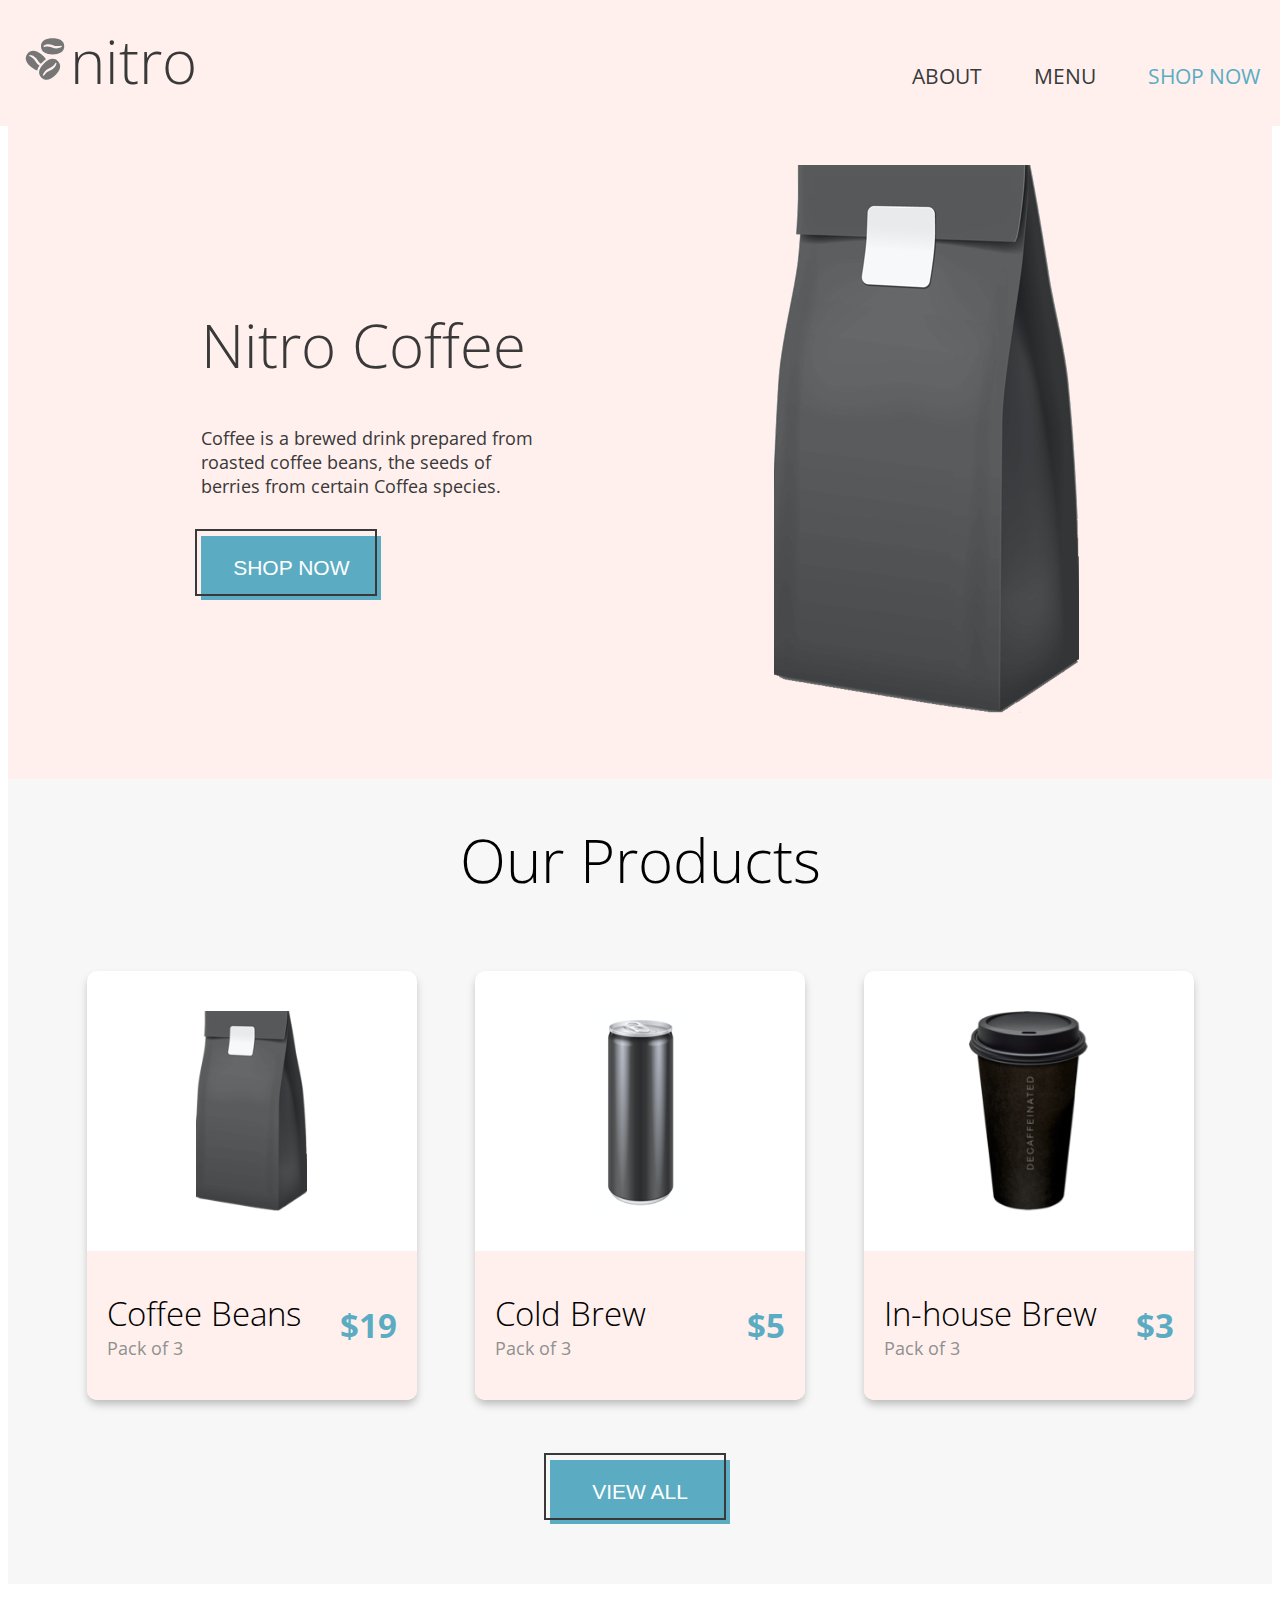
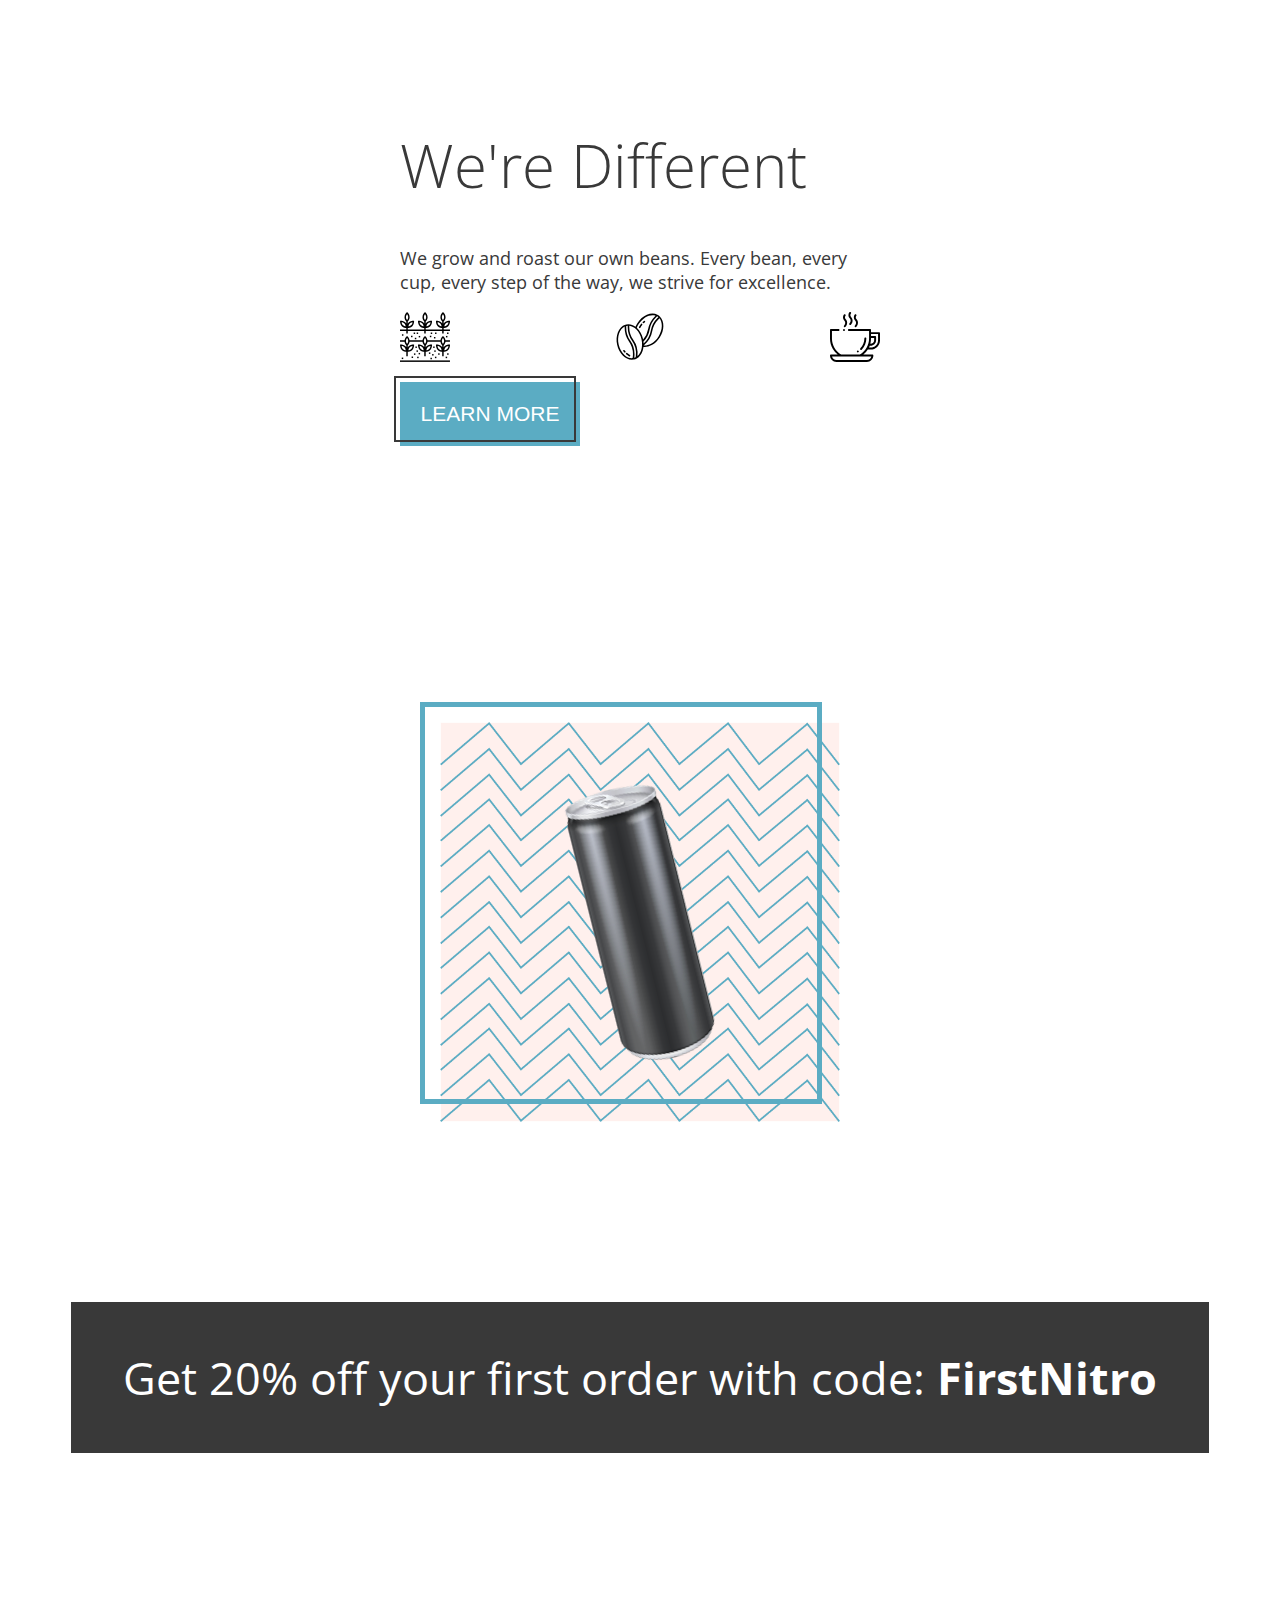
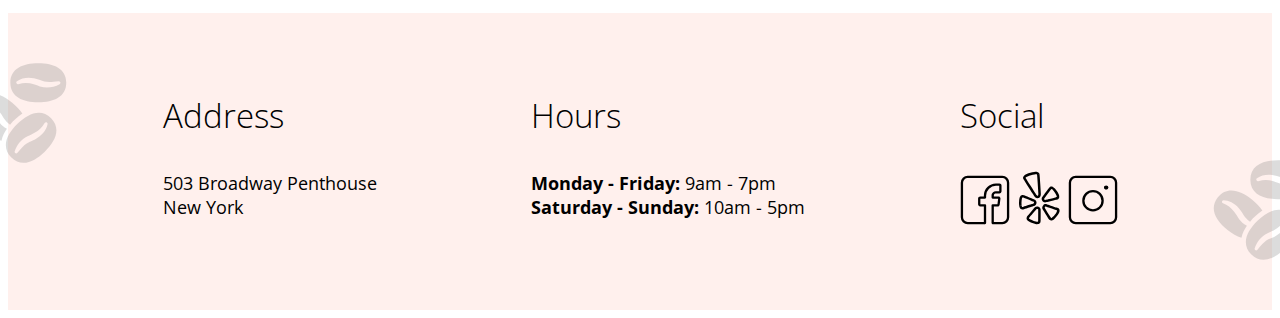
==== index.html @ 7914626b "First commit" ====
<!DOCTYPE html>
<html lang="en">
<head>
    <meta charset="UTF-8">
    <meta name="viewport" content="width=device-width, initial-scale=1.0">
    <link href="https://fonts.googleapis.com/css2?family=Open+Sans:ital,wght@0,300;0,400;0,600;0,700;1,400&display=swap" rel="stylesheet">
    <link rel="stylesheet" href="./scss/global.css">
    <link rel="stylesheet" href="./scss/landing.css">
    <title>Coffee Shop - Home</title>
</head>
<body>

<!-- Nav-Bar and Header-->
<nav class="nav">
    <div class="nav__logo-wrap">
        <a href="./index.html" class="nav__logo-link">
            <img src="./assets/logos/coffee-beans-logo-and-footer.svg" alt="coffee bean logo" class="nav__logo-img">
        </a>
        <h2 class="nav__title"><a href="./index.html" class="nav__title-link">nitro</a></h2>
    </div>
    <ul class="nav__menu">
        <li class="nav__menu-item"><a href="./index.html" class="nav__menu-link">About</a></li>
        <li class="nav__menu-item"><a href="./pages/menu.html" class="nav__menu-link">Menu</a></li>
        <li class="nav__menu-item"><a href="./pages/menu.html" class="nav__menu-link nav--active">Shop Now</a></li>
    </ul>
</nav>

<header class="header">
    <!-- Landing Section -->
     <section class="landing-container">
        <div class="landing">
            <div class="landing__content">
                <div>    
                    <h1 class="landing__title">Nitro Coffee</h1>
                    <p class="landing__description">Coffee is a brewed drink prepared from roasted coffee beans, the seeds of berries from certain Coffea species.</p>
                </div>
                    <div>
                        <button><a href="./pages/menu.html" class="landing__cta">Shop Now</a></button>
                    </div>
                </div>
                <div class="landing__image-wrapper">
                    <img src="./assets/images/coffeebeans-hero.png" alt="coffee bag" class="landing__image">
                </div>
            </div>
        </div>
    </section> 
</header>

<!-- Our Products Section -->
<main class="main">
    <section class="products">
        <h2 class="products__title">Our Products</h2>
       <div class="products__grid">
    <!-- Coffee Beans Card -->
    <div class="product-card">
        <div class="product-card__image-container">
            <img src="./assets/images/coffeebeans.png" alt="coffee beans" class="product-card__image">
        </div>
        <!-- <div class="product-card__info"> -->
            <div class="product-card__details">
                <div class="product-card__name-count">
                    <h3 class="product-card__name">Coffee Beans</h3>
                    <p class="product-card__count">Pack of 3</p>
                </div>
                <p class="product-card__price">$19</p>
            </div>
        <!-- </div> -->
    </div>
    <!-- Cold Brew Card -->
    <div class="product-card">
        <div class="product-card__image-container">
            <img src="./assets/images/coldbrew.png" alt="cold brew" class="product-card__image">
        </div>
        <!-- <div class="product-card__info"> -->
            <div class="product-card__details">
                <div class="product-card__name-count">
                    <h3 class="product-card__name">Cold Brew</h3>
                    <p class="product-card__count">Pack of 3</p>
                </div>
                <p class="product-card__price">$5</p>
            </div>
        <!-- </div> -->
    </div>
    <!-- In-house Brew Card -->
    <div class="product-card">
        <div class="product-card__image-container">
            <img src="./assets/images/inhousebrew.png" alt="in-house brew" class="product-card__image">
        </div>
        <!-- <div class="product-card__info"> -->
            <div class="product-card__details">
                <div class="product-card__name-count">
                    <h3 class="product-card__name">In-house Brew</h3>
                    <p class="product-card__count">Pack of 3</p>
                </div>
                <p class="product-card__price">$3</p>
            </div>
        <!-- </div> -->
    </div>
</div>
        <div class="products__cta">
            <button><a href="./pages/menu.html">View All</a></button>
        </div>
    </section>

    <!-- We're Different -->
    <div class="story">
        <div class="story__content">
            <div>    
                <h1 class="story__title">We're Different</h1>
                <p class="story__description">We grow and roast our own beans. Every bean, every cup, every step of the way, we strive for excellence.</p>
            </div>
            <div class="story__image">
                <img class="story__image--mini" src="./assets/images/planting.svg" alt="planting">
                <img class="story__image--mini" src="./assets/images/coffee-beans.svg" alt="coffee-beans">
                <img class="story__image--mini" src="./assets/images/coffee-cup.svg" alt="coffee-cup">
            </div>
            <div>
                <button><a href="./index.html" class="story__cta">Learn More</a></button>
            </div>
        </div>
        <div class="story__image-wrapper">
            <img src="./assets/images/tiltedcan.png" alt="coffee bag" class="story__image">
        </div>
    </div>

    <!-- Discount Section -->
        <section class="discount">
            <div>
                <p class="discount__text">Get 20% off your first order with code: <b class="discount__code">FirstNitro</b></p>
            </div>
        </section>
</main>

<!-- Footer Section -->
<footer class="footer">
    <section class="footer__content">
        <div class="footer__section footer__section--address">
            <h3 class="footer__title">Address</h3>
            <p class="footer__text">503 Broadway Penthouse</p>
            <p class="footer__text">New York</p>
        </div>
        <div class="footer__section footer__section--hours">
            <h3 class="footer__title">Hours</h3>
            <p class="footer__text"><b>Monday - Friday:</b> 9am - 7pm</p>
            <p class="footer__text"><b>Saturday - Sunday:</b> 10am - 5pm</p>
        </div>
        <div class="footer__section footer__section--social">
            <h3 class="footer__title">Social</h3>
            <a href="https://www.facebook.com" class="footer__social-link">
                <img src="./assets/logos/Facebook-Icon.svg" alt="Facebook" class="footer__social-icon">
            </a>
            <a href="https://www.yelp.com" class="footer__social-link">
                <img src="./assets/logos/Yelp-Icon.svg" alt="Yelp" class="footer__social-icon">
            </a>
            <a href="https://www.instagram.com" class="footer__social-link">
                <img src="./assets/logos/Instagram-Icon.svg" alt="Instagram" class="footer__social-icon">
            </a>
        </div>
        <!-- Image overlay -->
        <img src="./assets/logos/coffee-beans-logo-and-footer.svg" alt="coffee bean logo" class="footer__logo-img1">
        <img src="./assets/logos/coffee-beans-logo-and-footer.svg" alt="coffee bean logo" class="footer__logo-img2">
    </section>
</footer>



</body>
</html>
---- scss/landing.css ----
/* Global Variables */
:root {
  /* Colors */
  --nitro-blue: #5BACC3;
  --nitro-pink: #FFF0ED;
  --graphite: #393939;
  --light-gray: #F7F7F7;
  --gray: #909090;
  --white: #FFF;
  /* Typography */
  /* Heading 1 and Heading 2 */
  --heading-large-size: 3.75rem;
  --heading-large-weight: 300; /* Light */
  /* Heading 3, Nav Heading, Footer Heading */
  --heading-medium-size: 2.0625rem;
  --heading-medium-weight: 300; /* Light */
  /* Nav Link, Button */
  --nav-button-size: 1.3125rem;
  --nav-button-weight: 400; /* Regular */
  /* Paragraph Text - Regular */
  --paragraph-size: 1.125rem;
  --paragraph-weight: 400; /* Regular */
  /* Discount Text */
  --discount-size: 2.8125rem;
  --discount-weight-regular: 400; /* Regular */
  --discount-weight-bold: 700; /* Bold */
}

* {
  box-sizing: border-box; /* Optionally, apply this globally for all elements */
}

/* TEXT STYLES */
body {
  font-family: "Open Sans", sans-serif;
  font-weight: 400;
  padding-top: 6rem; /* Adjust the top padding to prevent content from being hidden behind the nav */
}

/* Heading 1. Heading 2, and Nav Heading, */
h1, h2, .nav__title {
  font-size: var(--heading-large-size);
  font-weight: var(--heading-large-weight);
}

/* Heading 3, and Footer Heading */
h3, .footer__title, .product-card__price {
  font-size: var(--heading-medium-size);
  font-weight: var(--heading-medium-weight);
}

/* Nav Link and Button */
.nav__menu-link, button, .submenu__item {
  font-size: var(--nav-button-size);
  font-weight: var(--nav-button-weight);
  text-transform: uppercase;
}

/* Paragraph Text - Regular */
p {
  font-size: var(--paragraph-size);
  font-weight: var(--paragraph-weight);
}

/* Paragraph Text - Regular Italic */
p.italic, .menu-item__description {
  font-size: var(--paragraph-size);
  font-weight: var(--paragraph-weight);
  font-style: italic;
}

/* Link Styles */
a {
  text-decoration: none;
  color: inherit;
}

a:hover, a:focus {
  text-decoration: underline;
}

/* List Styles */
ul {
  list-style: none;
  padding: 0;
}

/* Header & Nav Bar */
.nav {
  display: flex;
  justify-content: space-between;
  align-items: baseline;
  background-color: var(--nitro-pink);
  padding: 1.25rem;
  position: fixed;
  top: 0;
  left: 0;
  width: 100%;
  z-index: 1000;
  box-sizing: border-box; /* Ensures padding is included in the total width */
}

.nav--active {
  color: var(--nitro-blue);
}

.nav__logo-wrap {
  display: flex;
  flex-wrap: nowrap;
  align-items: center;
}

.nav__title {
  margin: 0;
  color: var(--graphite);
  font-weight: 300;
}

.nav__menu {
  display: flex;
  align-items: center;
  gap: 2rem;
}

.nav__menu-item {
  color: var(--graphite);
  margin-left: 1.25rem;
}

.nav__menu-item--cta {
  color: var(--nitro-blue);
}

/* Footer */
.footer {
  position: relative; /* To allow absolute positioning for the image */
}

.footer__content {
  display: flex;
  justify-content: space-evenly;
  text-align: left;
  background-color: var(--nitro-pink);
  padding: 5rem 0;
  position: relative; /* To contain the absolute positioning of the image */
  z-index: 1; /* Ensures content stays above the background image */
}

.footer__section {
  position: relative;
  z-index: 1; /* Keeps footer sections above the image */
}

.footer__logo-img1 {
  position: absolute;
  top: 2.5rem; /* Offset 2rem from the top */
  left: -3rem; /* Offset 2rem from the left */
  width: 120px; /* Image size set to 120% */
  opacity: 0.25; /* Opacity set to 5% */
  z-index: 0; /* Ensure image stays behind content */
}

.footer__logo-img2 {
  position: absolute;
  bottom: 2.5rem; /* Offset 2rem from the top */
  right: -3rem; /* Offset 2rem from the left */
  width: 120px; /* Image size set to 120% */
  opacity: 0.25; /* Opacity set to 5% */
  z-index: 0; /* Ensure image stays behind content */
}

.footer__title {
  margin-top: 0;
}

.footer__text {
  margin: 0;
  position: relative; /* Ensures text stays above the image */
  z-index: 1;
}

.footer__social-icon {
  width: 3.125rem;
  position: relative; /* Keeps the social icons above the image */
  z-index: 1;
}

.footer__social-link {
  display: inline-block;
}

/* Landing Section */
.landing-container {
  display: flex;
  justify-content: center;
  background-color: var(--nitro-pink);
}

.landing {
  color: var(--graphite);
  display: flex;
  flex-flow: row wrap;
  justify-content: space-around;
  align-items: center;
  padding: 1.25rem;
  height: 75vh;
  width: 90%;
}

.landing__description {
  max-width: 22rem;
  min-width: 22rem;
}

/* Products Section */
.products {
  text-align: left;
  background-color: var(--light-gray);
  padding: 2.5rem;
  margin: 0;
}

.products__title {
  text-align: center;
  margin-top: 0;
}

.products__grid {
  display: flex;
  justify-content: space-evenly;
  flex-wrap: wrap;
}

.product-card {
  width: 20.625rem;
  /* height: 27.5rem; removed to allow for addition of product card sub-section of details */
  margin: 1.25rem;
  border-radius: 0.625rem;
  box-shadow: 0 0.3125rem 0.5625rem -0.0625rem rgba(0, 0, 0, 0.25);
  background-color: var(--white);
  overflow: hidden;
  display: flex;
  flex-direction: column;
}

.product-card__image-container {
  display: flex;
  justify-content: center;
}

.product-card__image {
  height: 17.5rem;
  padding: 2.5rem 1.25rem;
}

.product-card__name-count p {
  margin: 0;
  padding: 0;
}

.product-card__details {
  display: flex;
  justify-content: space-between;
  align-items: center;
  background-color: var(--nitro-pink);
  padding: 2.5rem 1.25rem;
}

.product-card__count {
  color: var(--gray);
}

.product-card__name, .product-card__price {
  margin: 0;
  padding: 0;
}

.product-card__price {
  color: var(--nitro-blue);
  font-weight: bold;
}

.products__cta {
  display: flex;
  justify-content: center;
  align-items: center;
  text-align: center;
  margin-top: 1.25rem;
}

/* Discount Section */
.discount {
  display: flex;
  justify-content: center;
  align-items: center;
  margin: 10rem auto;
  background-color: var(--graphite);
  width: 90%;
  animation: flash 2.5s infinite alternate;
}

.discount__text {
  font-size: var(--discount-size);
  font-weight: var(--discount-weight-regular);
  color: var(--white);
  text-align: center;
}

.discount__text--bold {
  font-weight: var(--discount-weight-bold);
}

@keyframes flash {
  0% {
    background-color: var(--graphite);
  }
  100% {
    background-color: var(--nitro-blue);
  }
}
/* Button */
button {
  padding: 1.25rem;
  margin: 1.25rem 0;
  background-color: var(--nitro-blue);
  color: var(--white);
  border: none;
  width: 11.25rem;
  cursor: pointer;
  position: relative;
  transition: background-color 0.3s ease; /* Optional: smooth transition for background change */
}

button::before {
  content: "";
  position: absolute;
  top: -0.4rem; /* Offset by 0.4rem vertically */
  left: -0.4rem; /* Offset by 0.5rem horizontally */
  width: 11.15rem; /* Matches the width of the button */
  height: 3.9rem; /* Matches the height of the button */
  background-color: transparent;
  border: 0.125rem solid var(--graphite);
  pointer-events: none;
  transition: top 0.3s ease, left 0.3s ease; /* Animate top/left position changes */
}

/* Animation on button click */
button:active::before {
  animation: moveBox 0.3s forwards;
}

/* Keyframes to move the box to the original position */
@keyframes moveBox {
  to {
    top: 0;
    left: 0;
  }
}
/* Story "We're Different" Section */
.story {
  background-color: var(--white);
  color: var(--graphite);
  display: flex;
  flex-flow: row wrap;
  justify-content: center;
  align-items: center;
  gap: 20vw;
  padding: 1.25rem;
  margin: 5rem;
}

.story__description {
  max-width: 30rem;
  min-width: 20rem;
}

.story__image-wrapper {
  background-image: url(../assets/images/coldbrewbackground.png);
  background-size: contain;
  width: 25rem;
  height: 25rem;
  display: flex;
  justify-content: center;
  align-items: center;
  position: relative; /* Necessary to position the ::before element */
}
.story__image-wrapper .story__image {
  transition: rotate 2s linear infinite;
}
.story__image-wrapper:hover .story__image {
  animation: rotate 2s linear infinite;
}

@keyframes rotate {
  from {
    transform: rotate(0deg);
  }
  to {
    transform: rotate(360deg);
  }
}
.story__image-wrapper::before {
  content: "";
  position: absolute;
  top: -1.25rem; /* 25px in rem */
  left: -1.25rem; /* 25px in rem */
  width: 24.5rem; /* Width of the box */
  height: 24.5rem; /* Height of the box */
  background-color: transparent; /* No fill color */
  border: 0.3125rem solid var(--nitro-blue); /* 2px in rem (Graphite border) */
  pointer-events: none; /* Allows interaction with content behind the image */
}

.story__image {
  display: flex;
  flex-wrap: nowrap;
  flex-direction: row;
  justify-content: space-between;
}

.story__image img {
  height: 3.125rem;
}/*# sourceMappingURL=landing.css.map */
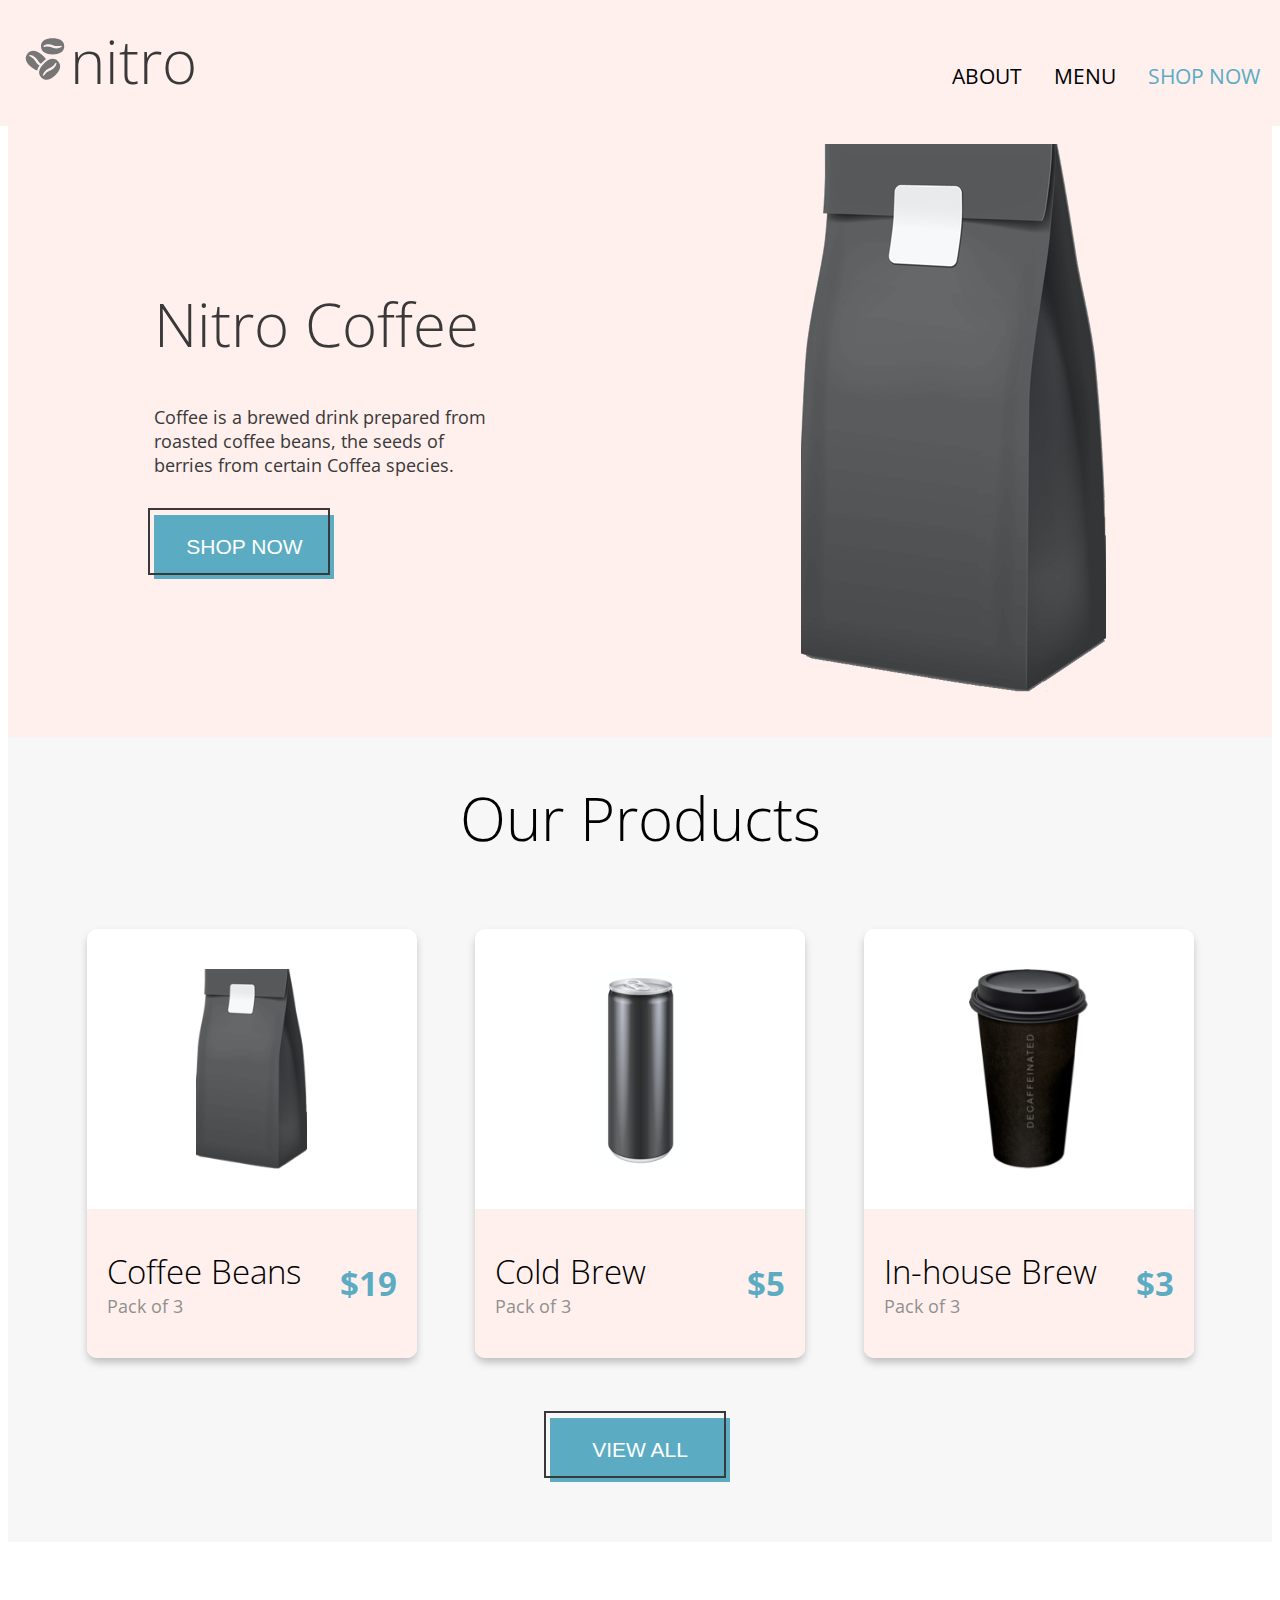
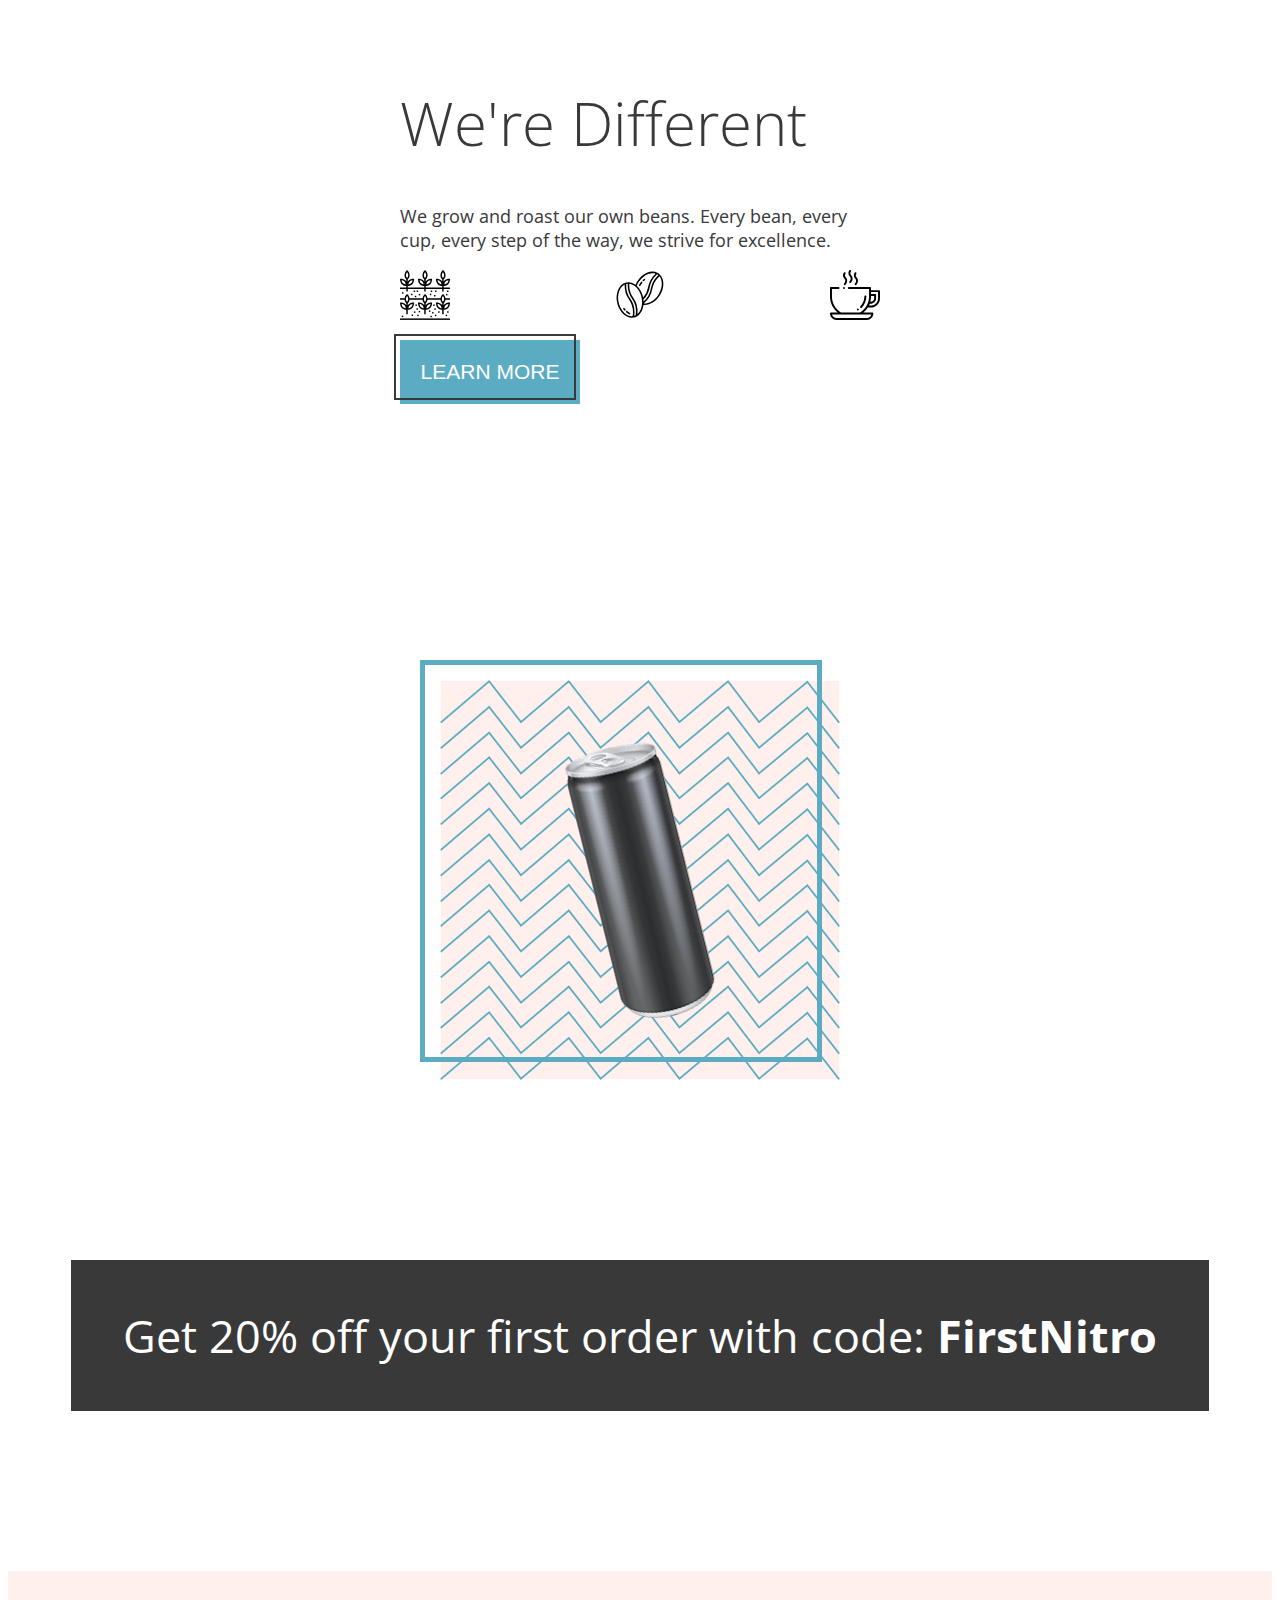
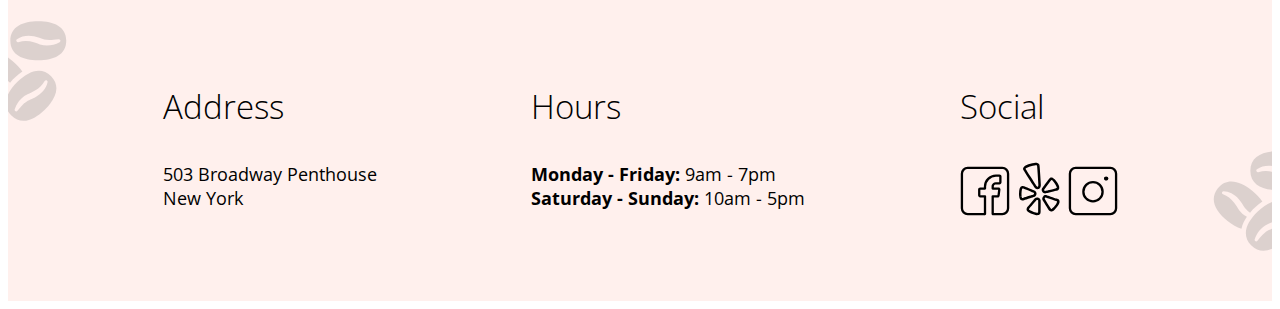
==== commit c5fd379b: "Added About page and BEM methodology along with DRY rules for final submission at BrainStation" ====
--- a/index.html
+++ b/index.html
@@ -10,7 +10,7 @@
 </head>
 <body>
 
-<!-- Nav-Bar and Header-->
+<!-- Navigation -->
 <nav class="nav">
     <div class="nav__logo-wrap">
         <a href="./index.html" class="nav__logo-link">
@@ -19,7 +19,7 @@
         <h2 class="nav__title"><a href="./index.html" class="nav__title-link">nitro</a></h2>
     </div>
     <ul class="nav__menu">
-        <li class="nav__menu-item"><a href="./index.html" class="nav__menu-link">About</a></li>
+        <li class="nav__menu-item"><a href="./pages/about.html" class="nav__menu-link">About</a></li>
         <li class="nav__menu-item"><a href="./pages/menu.html" class="nav__menu-link">Menu</a></li>
         <li class="nav__menu-item"><a href="./pages/menu.html" class="nav__menu-link nav--active">Shop Now</a></li>
     </ul>
@@ -27,20 +27,19 @@
 
 <header class="header">
     <!-- Landing Section -->
-     <section class="landing-container">
+    <section class="landing-container">
         <div class="landing">
             <div class="landing__content">
                 <div>    
                     <h1 class="landing__title">Nitro Coffee</h1>
                     <p class="landing__description">Coffee is a brewed drink prepared from roasted coffee beans, the seeds of berries from certain Coffea species.</p>
                 </div>
-                    <div>
-                        <button><a href="./pages/menu.html" class="landing__cta">Shop Now</a></button>
-                    </div>
+                <div>
+                    <button class="btn btn--primary"><a href="./pages/menu.html" class="landing__cta">Shop Now</a></button>
                 </div>
-                <div class="landing__image-wrapper">
-                    <img src="./assets/images/coffeebeans-hero.png" alt="coffee bag" class="landing__image">
-                </div>
+            </div>
+            <div class="landing__image-wrapper">
+                <img src="./assets/images/coffeebeans-hero.png" alt="coffee bag" class="landing__image">
             </div>
         </div>
     </section> 
@@ -50,59 +49,53 @@
 <main class="main">
     <section class="products">
         <h2 class="products__title">Our Products</h2>
-       <div class="products__grid">
-    <!-- Coffee Beans Card -->
-    <div class="product-card">
-        <div class="product-card__image-container">
-            <img src="./assets/images/coffeebeans.png" alt="coffee beans" class="product-card__image">
+        <div class="products__grid">
+            <!-- Coffee Beans Card -->
+            <div class="product-card">
+                <div class="product-card__image-container">
+                    <img src="./assets/images/coffeebeans.png" alt="coffee beans" class="product-card__image">
+                </div>
+                <div class="product-card__details">
+                    <div class="product-card__name-count">
+                        <h3 class="product-card__name">Coffee Beans</h3>
+                        <p class="product-card__count">Pack of 3</p>
+                    </div>
+                    <p class="product-card__price">$19</p>
+                </div>
+            </div>
+            <!-- Cold Brew Card -->
+            <div class="product-card">
+                <div class="product-card__image-container">
+                    <img src="./assets/images/coldbrew.png" alt="cold brew" class="product-card__image">
+                </div>
+                <div class="product-card__details">
+                    <div class="product-card__name-count">
+                        <h3 class="product-card__name">Cold Brew</h3>
+                        <p class="product-card__count">Pack of 3</p>
+                    </div>
+                    <p class="product-card__price">$5</p>
+                </div>
+            </div>
+            <!-- In-house Brew Card -->
+            <div class="product-card">
+                <div class="product-card__image-container">
+                    <img src="./assets/images/inhousebrew.png" alt="in-house brew" class="product-card__image">
+                </div>
+                <div class="product-card__details">
+                    <div class="product-card__name-count">
+                        <h3 class="product-card__name">In-house Brew</h3>
+                        <p class="product-card__count">Pack of 3</p>
+                    </div>
+                    <p class="product-card__price">$3</p>
+                </div>
+            </div>
         </div>
-        <!-- <div class="product-card__info"> -->
-            <div class="product-card__details">
-                <div class="product-card__name-count">
-                    <h3 class="product-card__name">Coffee Beans</h3>
-                    <p class="product-card__count">Pack of 3</p>
-                </div>
-                <p class="product-card__price">$19</p>
-            </div>
-        <!-- </div> -->
-    </div>
-    <!-- Cold Brew Card -->
-    <div class="product-card">
-        <div class="product-card__image-container">
-            <img src="./assets/images/coldbrew.png" alt="cold brew" class="product-card__image">
-        </div>
-        <!-- <div class="product-card__info"> -->
-            <div class="product-card__details">
-                <div class="product-card__name-count">
-                    <h3 class="product-card__name">Cold Brew</h3>
-                    <p class="product-card__count">Pack of 3</p>
-                </div>
-                <p class="product-card__price">$5</p>
-            </div>
-        <!-- </div> -->
-    </div>
-    <!-- In-house Brew Card -->
-    <div class="product-card">
-        <div class="product-card__image-container">
-            <img src="./assets/images/inhousebrew.png" alt="in-house brew" class="product-card__image">
-        </div>
-        <!-- <div class="product-card__info"> -->
-            <div class="product-card__details">
-                <div class="product-card__name-count">
-                    <h3 class="product-card__name">In-house Brew</h3>
-                    <p class="product-card__count">Pack of 3</p>
-                </div>
-                <p class="product-card__price">$3</p>
-            </div>
-        <!-- </div> -->
-    </div>
-</div>
         <div class="products__cta">
-            <button><a href="./pages/menu.html">View All</a></button>
+            <button class="btn btn--secondary"><a href="./pages/menu.html">View All</a></button>
         </div>
     </section>
 
-    <!-- We're Different -->
+    <!-- Story Section -->
     <div class="story">
         <div class="story__content">
             <div>    
@@ -115,7 +108,7 @@
                 <img class="story__image--mini" src="./assets/images/coffee-cup.svg" alt="coffee-cup">
             </div>
             <div>
-                <button><a href="./index.html" class="story__cta">Learn More</a></button>
+                <button class="btn btn--primary"><a href="./pages/about.html" class="story__cta">Learn More</a></button>
             </div>
         </div>
         <div class="story__image-wrapper">
@@ -124,11 +117,11 @@
     </div>
 
     <!-- Discount Section -->
-        <section class="discount">
-            <div>
-                <p class="discount__text">Get 20% off your first order with code: <b class="discount__code">FirstNitro</b></p>
-            </div>
-        </section>
+    <section class="discount">
+        <div>
+            <p class="discount__text">Get 20% off your first order with code: <b class="discount__code">FirstNitro</b></p>
+        </div>
+    </section>
 </main>
 
 <!-- Footer Section -->
@@ -161,8 +154,5 @@
         <img src="./assets/logos/coffee-beans-logo-and-footer.svg" alt="coffee bean logo" class="footer__logo-img2">
     </section>
 </footer>
-
-
-
 </body>
 </html>
--- a/scss/landing.css
+++ b/scss/landing.css
@@ -26,50 +26,46 @@
   --discount-weight-bold: 700; /* Bold */
 }
 
+/* Global Mixins */
+/*Button mixin for repeated additions*/
+/* Reset Styles */
 * {
-  box-sizing: border-box; /* Optionally, apply this globally for all elements */
-}
-
-/* TEXT STYLES */
+  box-sizing: border-box;
+}
+
+/* Text Styles */
 body {
   font-family: "Open Sans", sans-serif;
-  font-weight: 400;
-  padding-top: 6rem; /* Adjust the top padding to prevent content from being hidden behind the nav */
-}
-
-/* Heading 1. Heading 2, and Nav Heading, */
+  font-weight: var(--paragraph-weight);
+  padding-top: 6rem;
+}
+
 h1, h2, .nav__title {
   font-size: var(--heading-large-size);
   font-weight: var(--heading-large-weight);
 }
 
-/* Heading 3, and Footer Heading */
 h3, .footer__title, .product-card__price {
   font-size: var(--heading-medium-size);
   font-weight: var(--heading-medium-weight);
 }
 
-/* Nav Link and Button */
 .nav__menu-link, button, .submenu__item {
   font-size: var(--nav-button-size);
   font-weight: var(--nav-button-weight);
   text-transform: uppercase;
 }
 
-/* Paragraph Text - Regular */
 p {
   font-size: var(--paragraph-size);
   font-weight: var(--paragraph-weight);
 }
 
-/* Paragraph Text - Regular Italic */
 p.italic, .menu-item__description {
-  font-size: var(--paragraph-size);
-  font-weight: var(--paragraph-weight);
   font-style: italic;
 }
 
-/* Link Styles */
+/* Link Styles to remove underline and bullets, etc. */
 a {
   text-decoration: none;
   color: inherit;
@@ -79,13 +75,12 @@
   text-decoration: underline;
 }
 
-/* List Styles */
 ul {
   list-style: none;
   padding: 0;
 }
 
-/* Header & Nav Bar */
+/* Header & top navigation bar */
 .nav {
   display: flex;
   justify-content: space-between;
@@ -97,7 +92,6 @@
   left: 0;
   width: 100%;
   z-index: 1000;
-  box-sizing: border-box; /* Ensures padding is included in the total width */
 }
 
 .nav--active {
@@ -106,7 +100,6 @@
 
 .nav__logo-wrap {
   display: flex;
-  flex-wrap: nowrap;
   align-items: center;
 }
 
@@ -122,18 +115,10 @@
   gap: 2rem;
 }
 
-.nav__menu-item {
-  color: var(--graphite);
-  margin-left: 1.25rem;
-}
-
-.nav__menu-item--cta {
-  color: var(--nitro-blue);
-}
-
-/* Footer */
+/* Footer styling */
 .footer {
-  position: relative; /* To allow absolute positioning for the image */
+  position: relative;
+  overflow: hidden;
 }
 
 .footer__content {
@@ -142,47 +127,34 @@
   text-align: left;
   background-color: var(--nitro-pink);
   padding: 5rem 0;
-  position: relative; /* To contain the absolute positioning of the image */
-  z-index: 1; /* Ensures content stays above the background image */
 }
 
 .footer__section {
   position: relative;
-  z-index: 1; /* Keeps footer sections above the image */
+}
+
+.footer__logo-img1, .footer__logo-img2 {
+  position: absolute;
+  width: 120px;
+  opacity: 0.25;
 }
 
 .footer__logo-img1 {
-  position: absolute;
-  top: 2.5rem; /* Offset 2rem from the top */
-  left: -3rem; /* Offset 2rem from the left */
-  width: 120px; /* Image size set to 120% */
-  opacity: 0.25; /* Opacity set to 5% */
-  z-index: 0; /* Ensure image stays behind content */
+  top: 2.5rem;
+  left: -3rem;
 }
 
 .footer__logo-img2 {
-  position: absolute;
-  bottom: 2.5rem; /* Offset 2rem from the top */
-  right: -3rem; /* Offset 2rem from the left */
-  width: 120px; /* Image size set to 120% */
-  opacity: 0.25; /* Opacity set to 5% */
-  z-index: 0; /* Ensure image stays behind content */
-}
-
-.footer__title {
-  margin-top: 0;
+  bottom: 2.5rem;
+  right: -3rem;
 }
 
 .footer__text {
   margin: 0;
-  position: relative; /* Ensures text stays above the image */
-  z-index: 1;
 }
 
 .footer__social-icon {
   width: 3.125rem;
-  position: relative; /* Keeps the social icons above the image */
-  z-index: 1;
 }
 
 .footer__social-link {
@@ -193,6 +165,7 @@
 .landing-container {
   display: flex;
   justify-content: center;
+  flex-wrap: wrap;
   background-color: var(--nitro-pink);
 }
 
@@ -200,16 +173,19 @@
   color: var(--graphite);
   display: flex;
   flex-flow: row wrap;
-  justify-content: space-around;
+  justify-content: space-between;
   align-items: center;
   padding: 1.25rem;
-  height: 75vh;
-  width: 90%;
+  width: 80%;
 }
 
 .landing__description {
   max-width: 22rem;
   min-width: 22rem;
+}
+
+.landing__image-wrapper {
+  margin: 1.25rem;
 }
 
 /* Products Section */
@@ -241,6 +217,11 @@
   overflow: hidden;
   display: flex;
   flex-direction: column;
+  transition: transform 0.3s ease;
+}
+
+.product-card:hover {
+  transform: translateY(-3rem);
 }
 
 .product-card__image-container {
@@ -334,10 +315,10 @@
 button::before {
   content: "";
   position: absolute;
-  top: -0.4rem; /* Offset by 0.4rem vertically */
-  left: -0.4rem; /* Offset by 0.5rem horizontally */
-  width: 11.15rem; /* Matches the width of the button */
-  height: 3.9rem; /* Matches the height of the button */
+  top: -0.4rem;
+  left: -0.4rem;
+  width: 11.15rem;
+  height: 3.9rem;
   background-color: transparent;
   border: 0.125rem solid var(--graphite);
   pointer-events: none;
@@ -382,7 +363,7 @@
   display: flex;
   justify-content: center;
   align-items: center;
-  position: relative; /* Necessary to position the ::before element */
+  position: relative; /* Experiment requires this to position the ::before element */
 }
 .story__image-wrapper .story__image {
   transition: rotate 2s linear infinite;
